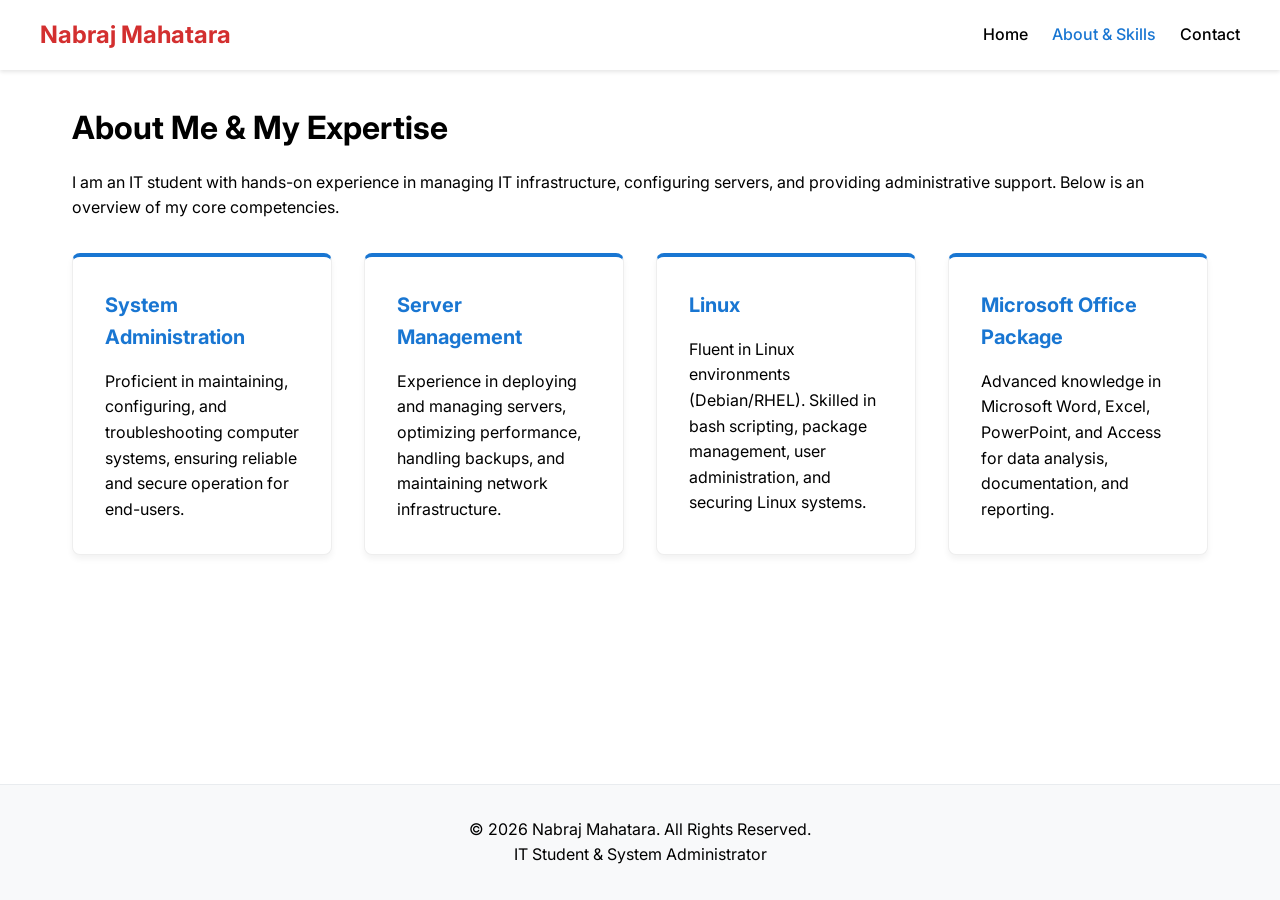
==== about.html @ 3e03acef "Created Static website" ====
<!DOCTYPE html>
<html lang="en">
<head>
  <meta charset="UTF-8">
  <meta name="viewport" content="width=device-width, initial-scale=1.0">
  <title>About & Skills - Nabraj Mahatara</title>
  <meta name="description" content="Learn more about Nabraj Mahatara's skills and expertise in System Administration, Server Management, Linux, and more.">
  <link href="https://fonts.googleapis.com/css2?family=Inter:wght@400;500;700&display=swap" rel="stylesheet">
  <link rel="stylesheet" href="styles/styles.css">
</head>
<body>
  <div id="main-header"></div>
  
  <main>
    <h1>About Me & My Expertise</h1>
    <p>I am an IT student with hands-on experience in managing IT infrastructure, configuring servers, and providing administrative support. Below is an overview of my core competencies.</p>
    
    <div class="skills-grid">
      <div class="skill-card">
        <h3>System Administration</h3>
        <p>Proficient in maintaining, configuring, and troubleshooting computer systems, ensuring reliable and secure operation for end-users.</p>
      </div>
      <div class="skill-card">
        <h3>Server Management</h3>
        <p>Experience in deploying and managing servers, optimizing performance, handling backups, and maintaining network infrastructure.</p>
      </div>
      <div class="skill-card">
        <h3>Linux</h3>
        <p>Fluent in Linux environments (Debian/RHEL). Skilled in bash scripting, package management, user administration, and securing Linux systems.</p>
      </div>
      <div class="skill-card">
        <h3>Microsoft Office Package</h3>
        <p>Advanced knowledge in Microsoft Word, Excel, PowerPoint, and Access for data analysis, documentation, and reporting.</p>
      </div>
    </div>
  </main>
  
  <div id="main-footer"></div>
  <script src="js/components.js"></script>
</body>
</html>
---- styles/styles.css ----
:root {
  --bg-color: #ffffff;
  --text-color: #000000;
  --primary: #d32f2f; /* Red */
  --secondary: #1976d2; /* Blue */
  --font-family: 'Inter', system-ui, -apple-system, sans-serif;
}

* {
  margin: 0;
  padding: 0;
  box-sizing: border-box;
}

body {
  background-color: var(--bg-color);
  color: var(--text-color);
  font-family: var(--font-family);
  line-height: 1.6;
  display: flex;
  flex-direction: column;
  min-height: 100vh;
}

main {
  flex: 1;
  padding: 2rem;
  max-width: 1200px;
  margin: 0 auto;
  width: 100%;
}

/* Typography */
h1, h2, h3 {
  margin-bottom: 1rem;
}

a {
  color: var(--secondary);
  text-decoration: none;
  transition: color 0.3s ease;
}

a:hover {
  color: var(--primary);
}

/* Navbar */
.navbar {
  background-color: var(--bg-color);
  box-shadow: 0 2px 4px rgba(0,0,0,0.1);
  padding: 1rem 2rem;
  position: sticky;
  top: 0;
  z-index: 1000;
}

.navbar-container {
  max-width: 1200px;
  margin: 0 auto;
  display: flex;
  justify-content: space-between;
  align-items: center;
}

.navbar-brand a {
  font-size: 1.5rem;
  font-weight: bold;
  color: var(--primary);
}

.navbar-nav {
  list-style: none;
  display: flex;
  gap: 1.5rem;
}

.navbar-nav a {
  color: var(--text-color);
  font-weight: 500;
  position: relative;
}

.navbar-nav a:hover, .navbar-nav a.active {
  color: var(--secondary);
}

.navbar-nav a::after {
  content: '';
  position: absolute;
  width: 0;
  height: 2px;
  bottom: -4px;
  left: 0;
  background-color: var(--primary);
  transition: width 0.3s ease;
}

.navbar-nav a:hover::after {
  width: 100%;
}

/* Footer */
.footer {
  background-color: #f8f9fa;
  border-top: 1px solid #e9ecef;
  padding: 2rem;
  text-align: center;
  margin-top: auto;
}

/* Hero Section */
.hero {
  text-align: center;
  padding: 4rem 0;
}

.hero h1 {
  font-size: 3rem;
  color: var(--primary);
  margin-bottom: 1rem;
}

.hero p {
  font-size: 1.25rem;
  color: var(--text-color);
  max-width: 800px;
  margin: 0 auto;
}

/* Skills/About Section */
.skills-grid {
  display: grid;
  grid-template-columns: repeat(auto-fit, minmax(250px, 1fr));
  gap: 2rem;
  margin-top: 2rem;
}

.skill-card {
  background: var(--bg-color);
  padding: 2rem;
  border-radius: 8px;
  box-shadow: 0 4px 6px rgba(0,0,0,0.05);
  border: 1px solid #eee;
  border-top: 4px solid var(--secondary);
  transition: transform 0.3s ease, box-shadow 0.3s ease;
}

.skill-card:hover {
  transform: translateY(-5px);
  box-shadow: 0 8px 15px rgba(0,0,0,0.1);
  border-top-color: var(--primary);
}

.skill-card h3 {
  color: var(--secondary);
  font-size: 1.25rem;
}

/* Contact Form */
.contact-container {
  max-width: 600px;
  margin: 0 auto;
}

.contact-form {
  display: flex;
  flex-direction: column;
  gap: 1.5rem;
}

.form-group {
  display: flex;
  flex-direction: column;
  gap: 0.5rem;
}

.form-group label {
  font-weight: bold;
}

.form-group input, .form-group textarea {
  padding: 0.75rem;
  border: 1px solid #ccc;
  border-radius: 4px;
  font-family: inherit;
}

.form-group input:focus, .form-group textarea:focus {
  outline: none;
  border-color: var(--secondary);
  box-shadow: 0 0 0 2px rgba(25, 118, 210, 0.2);
}

button {
  background-color: var(--primary);
  color: white;
  padding: 0.75rem 1.5rem;
  border: none;
  border-radius: 4px;
  font-size: 1rem;
  cursor: pointer;
  transition: background-color 0.3s ease;
}

button:hover {
  background-color: #b71c1c;
}

/* Responsive */
@media (max-width: 768px) {
  .navbar-container {
    flex-direction: column;
    gap: 1rem;
  }
  
  .hero h1 {
    font-size: 2rem;
  }
}
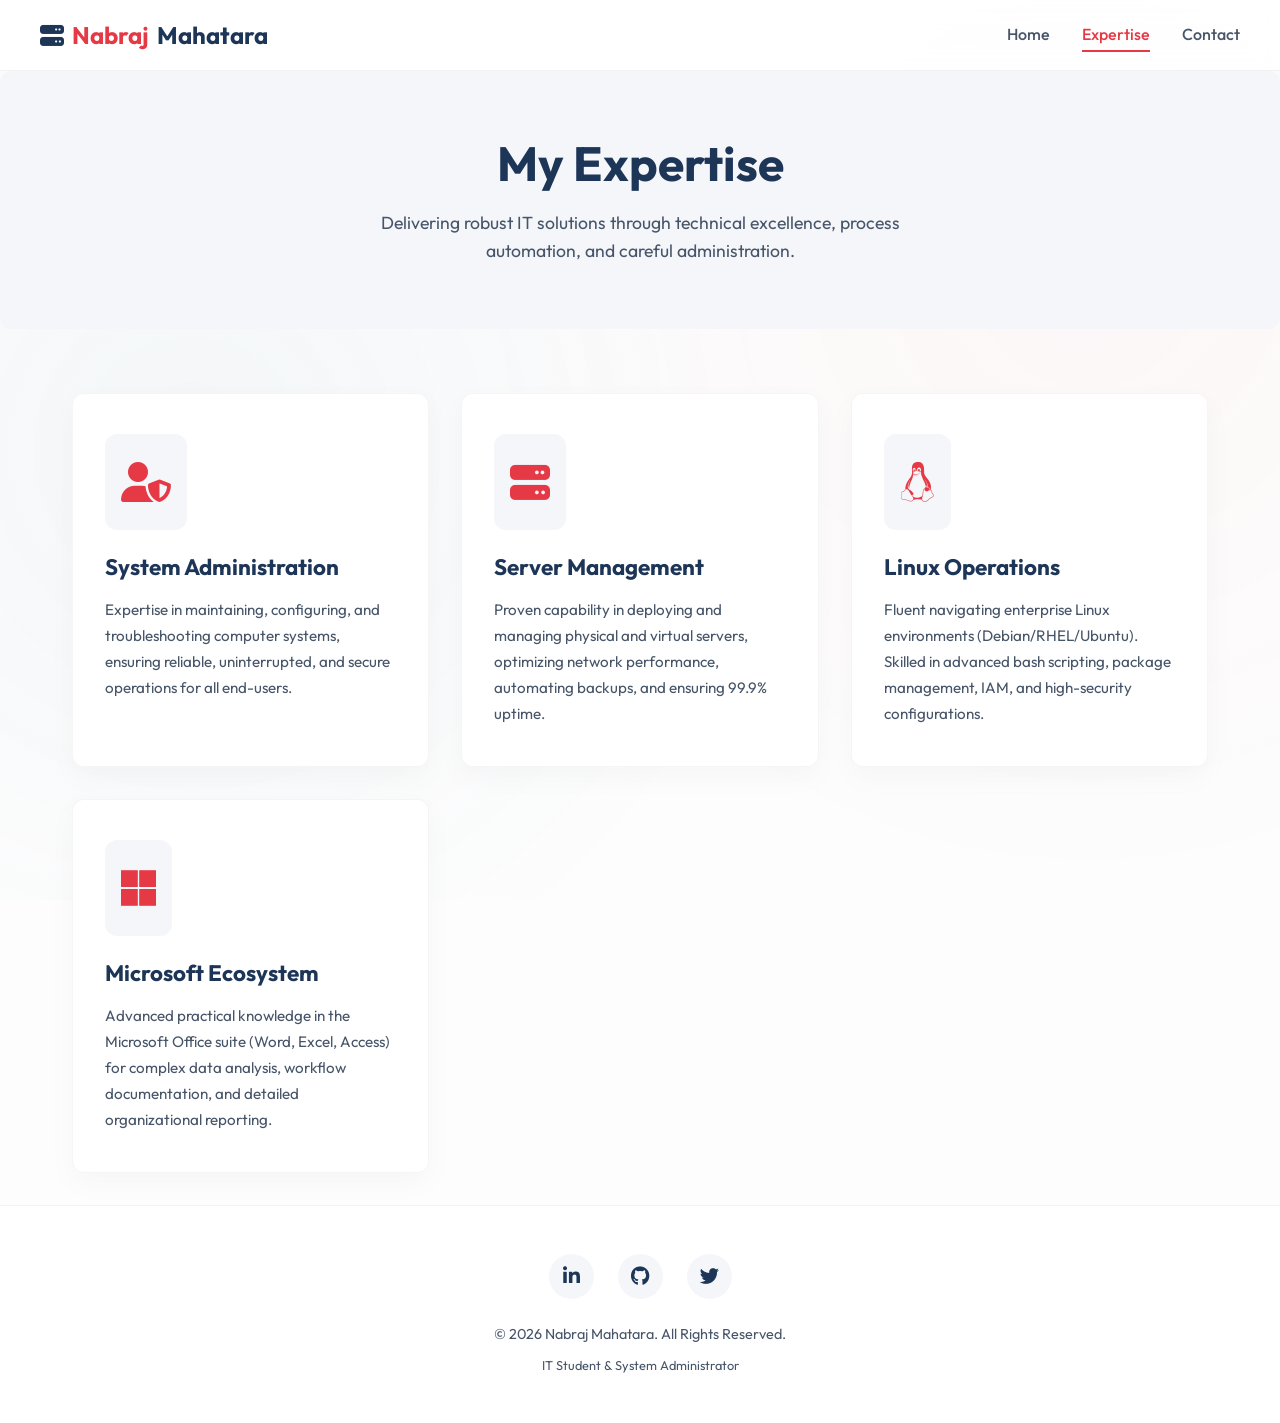
==== commit b8b0dce0: "Updated UI" ====
--- a/about.html
+++ b/about.html
@@ -3,34 +3,49 @@
 <head>
   <meta charset="UTF-8">
   <meta name="viewport" content="width=device-width, initial-scale=1.0">
-  <title>About & Skills - Nabraj Mahatara</title>
-  <meta name="description" content="Learn more about Nabraj Mahatara's skills and expertise in System Administration, Server Management, Linux, and more.">
-  <link href="https://fonts.googleapis.com/css2?family=Inter:wght@400;500;700&display=swap" rel="stylesheet">
+  <title>Expertise - Nabraj Mahatara</title>
+  <meta name="description" content="Core competencies in System Administration, Server Management, Linux Environments, and Microsoft Office packages.">
   <link rel="stylesheet" href="styles/styles.css">
 </head>
 <body>
   <div id="main-header"></div>
   
+  <div class="page-header">
+    <div style="max-width: 1200px; margin: 0 auto;">
+      <h1>My Expertise</h1>
+      <p>Delivering robust IT solutions through technical excellence, process automation, and careful administration.</p>
+    </div>
+  </div>
+
   <main>
-    <h1>About Me & My Expertise</h1>
-    <p>I am an IT student with hands-on experience in managing IT infrastructure, configuring servers, and providing administrative support. Below is an overview of my core competencies.</p>
-    
     <div class="skills-grid">
       <div class="skill-card">
+        <div class="skill-icon">
+          <i class="fa-solid fa-user-shield"></i>
+        </div>
         <h3>System Administration</h3>
-        <p>Proficient in maintaining, configuring, and troubleshooting computer systems, ensuring reliable and secure operation for end-users.</p>
+        <p>Expertise in maintaining, configuring, and troubleshooting computer systems, ensuring reliable, uninterrupted, and secure operations for all end-users.</p>
       </div>
       <div class="skill-card">
+        <div class="skill-icon">
+          <i class="fa-solid fa-server"></i>
+        </div>
         <h3>Server Management</h3>
-        <p>Experience in deploying and managing servers, optimizing performance, handling backups, and maintaining network infrastructure.</p>
+        <p>Proven capability in deploying and managing physical and virtual servers, optimizing network performance, automating backups, and ensuring 99.9% uptime.</p>
       </div>
       <div class="skill-card">
-        <h3>Linux</h3>
-        <p>Fluent in Linux environments (Debian/RHEL). Skilled in bash scripting, package management, user administration, and securing Linux systems.</p>
+        <div class="skill-icon">
+          <i class="fa-brands fa-linux"></i>
+        </div>
+        <h3>Linux Operations</h3>
+        <p>Fluent navigating enterprise Linux environments (Debian/RHEL/Ubuntu). Skilled in advanced bash scripting, package management, IAM, and high-security configurations.</p>
       </div>
       <div class="skill-card">
-        <h3>Microsoft Office Package</h3>
-        <p>Advanced knowledge in Microsoft Word, Excel, PowerPoint, and Access for data analysis, documentation, and reporting.</p>
+        <div class="skill-icon">
+          <i class="fa-brands fa-microsoft"></i>
+        </div>
+        <h3>Microsoft Ecosystem</h3>
+        <p>Advanced practical knowledge in the Microsoft Office suite (Word, Excel, Access) for complex data analysis, workflow documentation, and detailed organizational reporting.</p>
       </div>
     </div>
   </main>
